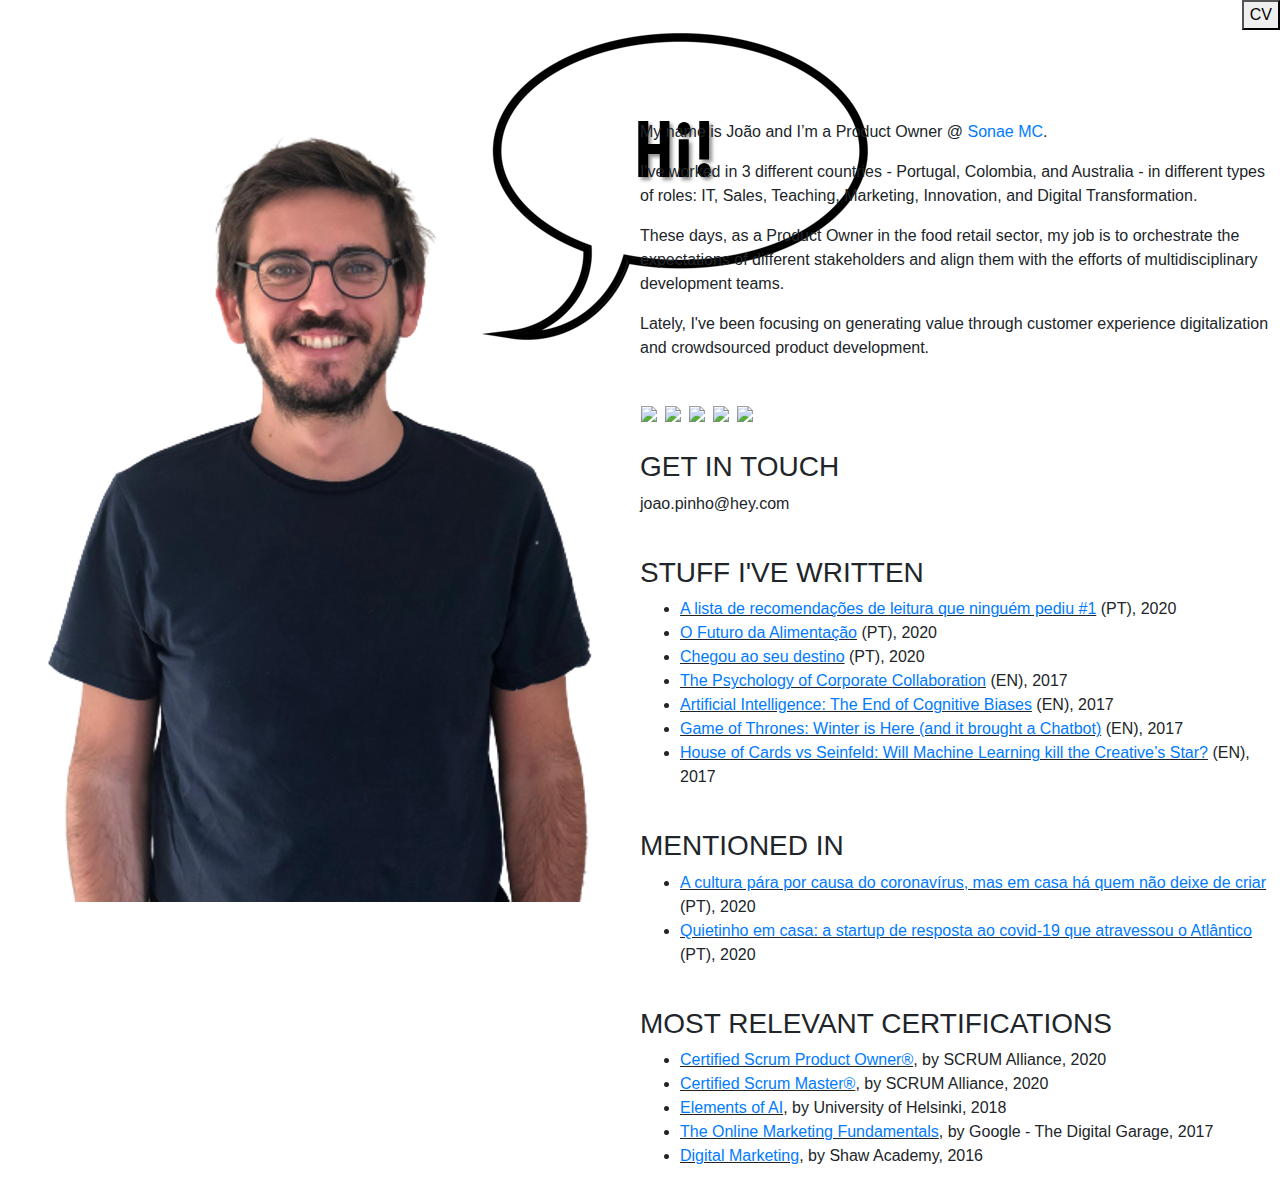
==== index.html @ 533edd58 "Update index.html" ====
<!DOCTYPE html>
<html lang="en">

<head>
    <meta name="viewport" content="width=device-width, initial-scale=1.0">
    <title>Hi, João!</title>
    <link rel="stylesheet" href="https://maxcdn.bootstrapcdn.com/bootstrap/4.0.0/css/bootstrap.min.css" integrity="sha384-Gn5384xqQ1aoWXA+058RXPxPg6fy4IWvTNh0E263XmFcJlSAwiGgFAW/dAiS6JXm" crossorigin="anonymous">
    <link rel="stylesheet" href="resources/css/index.css">
</head>

<body>
    <div class="wrap">
    <div class="row no-gutters">
        <div class="col-md-6 no-gutters">
            <!-- Lado Esquerdo -->
            <div class="leftside">
                <img src="joao pinho hi.png" class="profile">
            </div>
        </div>
        <div class="col-md-6 no-gutters">
            <!-- Lado Direito -->
            <div class="rightside">
                <a href="https://drive.google.com/file/d/1hGgbQ4WuSBRAGYrC_1Dat_aaAg5ITf6L/view?usp=sharing" target=”_blank”><button type="button" class="button" style="float: right;">CV</button></a>
                <br>
                <br>
                <br>
                <br>
                <br>
                <div class="maincontent">
                <p>My name is João and I’m a Product Owner @ <a href="https://sonaemc.com/en/" target=”_blank”>Sonae MC</a>.</p>
                <p>I've worked in 3 different countries - Portugal, Colombia, and Australia - in different types of roles: IT, Sales, Teaching, Marketing, Innovation, and Digital Transformation.</p>
                <p>These days, as a Product Owner in the food retail sector, my job is to orchestrate the expectations of different stakeholders and align them with the efforts of multidisciplinary development teams.</p>
                <p>Lately, I've been focusing on generating value through customer experience digitalization and crowdsourced product development.</p>
                <br>
                <table>
                    <tr>
                        <th><a href="https://twitter.com/pinhonomics" target=”_blank”><img src="resources/images/icon_twitter.svg" class="icon"></a></th>
                        <th></th>
                        <th></th>
                        <th></th>
                        <th><a href="https://medium.com/@jpinho" target=”_blank”><img src="resources/images/icon_medium.svg" class="icon"></a></th>
                        <th></th>
                        <th></th>
                        <th></th>
                        <th><a href="https://www.linkedin.com/in/joaogpinho/" target=”_blank”><img src="resources/images/icon_linkedin.svg" class="icon"></a></th>
                        <th></th>
                        <th></th>
                        <th></th>
                        <th><a href="https://dribbble.com/jgpinho" target=”_blank”><img src="resources/images/icon_dribbble.svg" class="icon"></a></th>
                        <th></th>
                        <th></th>
                        <th></th>
                        <th><a href="https://www.reddit.com/user/pinhonomics" target=”_blank”><img src="resources/images/icon_reddit.svg" class="icon"></a></th>
                    </tr>
                </table>
                <br>
                <h3>GET IN TOUCH</h3>
                <p class="email">joao.pinho@hey.com</p>
                <br>
                <h3>STUFF I'VE WRITTEN</h3>
                <div class="parent">
                <ul>
		            <li><u><a href="https://bit.ly/2PdzbIO" target="_blank">A lista de recomendações de leitura que ninguém pediu #1</a></u> (PT), 2020</li>
		            <li><u><a href="https://labs.continente.pt/#/news/o-futuro-da-alimentacao" target="_blank">O Futuro da Alimentação</a></u> (PT), 2020</li>
		            <li><u><a href="https://labs.continente.pt/#/news/chegou-ao-seu-destino" target="_blank">Chegou ao seu destino</a></u> (PT), 2020</li>
		            <li><u><a href="https://www.30secondstofly.com/corporate-travel-management/psychology-of-corporate-collaboration/">The Psychology of Corporate Collaboration</a></u> (EN), 2017</li>
		            <li><u><a href="https://www.30secondstofly.com/ai-software/ai-and-cognitive-biases/" target="_blank">Artificial Intelligence: The End of Cognitive Biases</a></u> (EN), 2017</li>
		            <li><u><a href="https://www.30secondstofly.com/ai-software/game-of-thrones-chatbot/" target="_blank">Game of Thrones: Winter is Here (and it brought a Chatbot)</a></u> (EN), 2017</li>
		            <li><u><a href="https://towardsdatascience.com/house-of-cards-vs-seinfeld-411c6db038" target="_blank">House of Cards vs Seinfeld: Will Machine Learning kill the Creative’s Star?</a></u> (EN), 2017</li>
                </ul>
                </div>
                <br>
                <h3>MENTIONED IN</h3>
                <div class="parent">
                <ul>
		            <li><u><a href="https://www.publico.pt/2020/03/17/culturaipsilon/noticia/cultura-causa-coronavirus-casa-ha-nao-deixe-criar-1908063" target="_blank">A cultura pára por causa do coronavírus, mas em casa há quem não deixe de criar</a></u> (PT), 2020</li>
		            <li><u><a href="https://eco.sapo.pt/2020/04/13/quietinho-em-casa-a-startup-de-resposta-ao-covid-19-que-atravessou-o-atlantico/" target="_blank">Quietinho em casa: a startup de resposta ao covid-19 que atravessou o Atlântico</a></u> (PT), 2020</li>
	            </ul>
                </div>
                <br>
                <h3>MOST RELEVANT CERTIFICATIONS</h3>
                <div class="parent">
                <ul>
		            <li><u><a href="https://certification.scrumalliance.org/accounts/1060862-joao-pinho/certifications/1206499-cspo" target="_blank">Certified Scrum Product Owner®</a></u>, by SCRUM Alliance, 2020</li>
		            <li><u><a href="https://certification.scrumalliance.org/accounts/1060862-joao-pinho/certifications/1206489-csm" target="_blank">Certified Scrum Master®</a></u>, by SCRUM Alliance, 2020</li>
		            <li><u><a href="https://certificates.mooc.fi/validate/4kolcjgt4q" target="_blank">Elements of AI</a></u>, by University of Helsinki, 2018</li>
		            <li><u><a href="https://drive.google.com/file/d/0B16rJdFO_W8oVlhVYXZPZUlDeUE/view" target="_blank">The Online Marketing Fundamentals</a></u>, by Google - The Digital Garage, 2017</li>
		            <li><u><a href="https://drive.google.com/file/d/0B16rJdFO_W8oN0RnLWpjdXJTZjA/view" target="_blank">Digital Marketing</a></u>, by Shaw Academy, 2016</li>
                </ul>
                </div>
            </div>
        </div>
    </div>
</div>
</body>

</html>
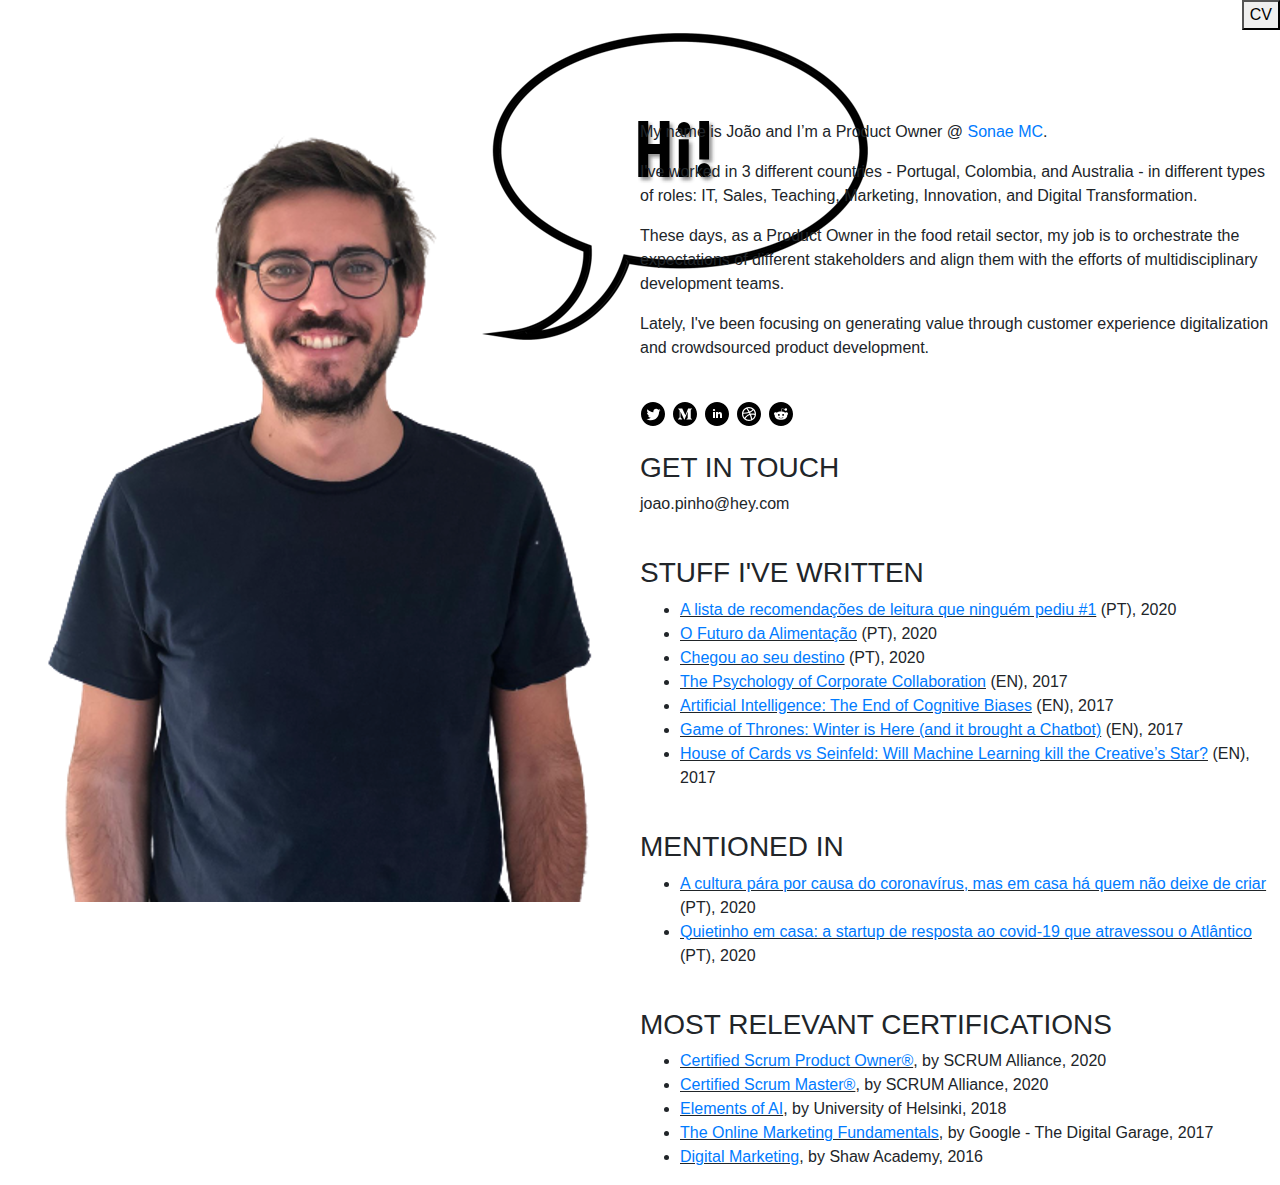
==== commit 4a6f9d78: "Update index.html" ====
--- a/index.html
+++ b/index.html
@@ -34,23 +34,23 @@
                 <br>
                 <table>
                     <tr>
-                        <th><a href="https://twitter.com/pinhonomics" target=”_blank”><img src="resources/images/icon_twitter.svg" class="icon"></a></th>
+                        <th><a href="https://twitter.com/pinhonomics" target=”_blank”><img src="icon_twitter.svg" class="icon"></a></th>
                         <th></th>
                         <th></th>
                         <th></th>
-                        <th><a href="https://medium.com/@jpinho" target=”_blank”><img src="resources/images/icon_medium.svg" class="icon"></a></th>
+                        <th><a href="https://medium.com/@jpinho" target=”_blank”><img src="icon_medium.svg" class="icon"></a></th>
                         <th></th>
                         <th></th>
                         <th></th>
-                        <th><a href="https://www.linkedin.com/in/joaogpinho/" target=”_blank”><img src="resources/images/icon_linkedin.svg" class="icon"></a></th>
+                        <th><a href="https://www.linkedin.com/in/joaogpinho/" target=”_blank”><img src="icon_linkedin.svg" class="icon"></a></th>
                         <th></th>
                         <th></th>
                         <th></th>
-                        <th><a href="https://dribbble.com/jgpinho" target=”_blank”><img src="resources/images/icon_dribbble.svg" class="icon"></a></th>
+                        <th><a href="https://dribbble.com/jgpinho" target=”_blank”><img src="icon_dribbble.svg" class="icon"></a></th>
                         <th></th>
                         <th></th>
                         <th></th>
-                        <th><a href="https://www.reddit.com/user/pinhonomics" target=”_blank”><img src="resources/images/icon_reddit.svg" class="icon"></a></th>
+                        <th><a href="https://www.reddit.com/user/pinhonomics" target=”_blank”><img src="icon_reddit.svg" class="icon"></a></th>
                     </tr>
                 </table>
                 <br>
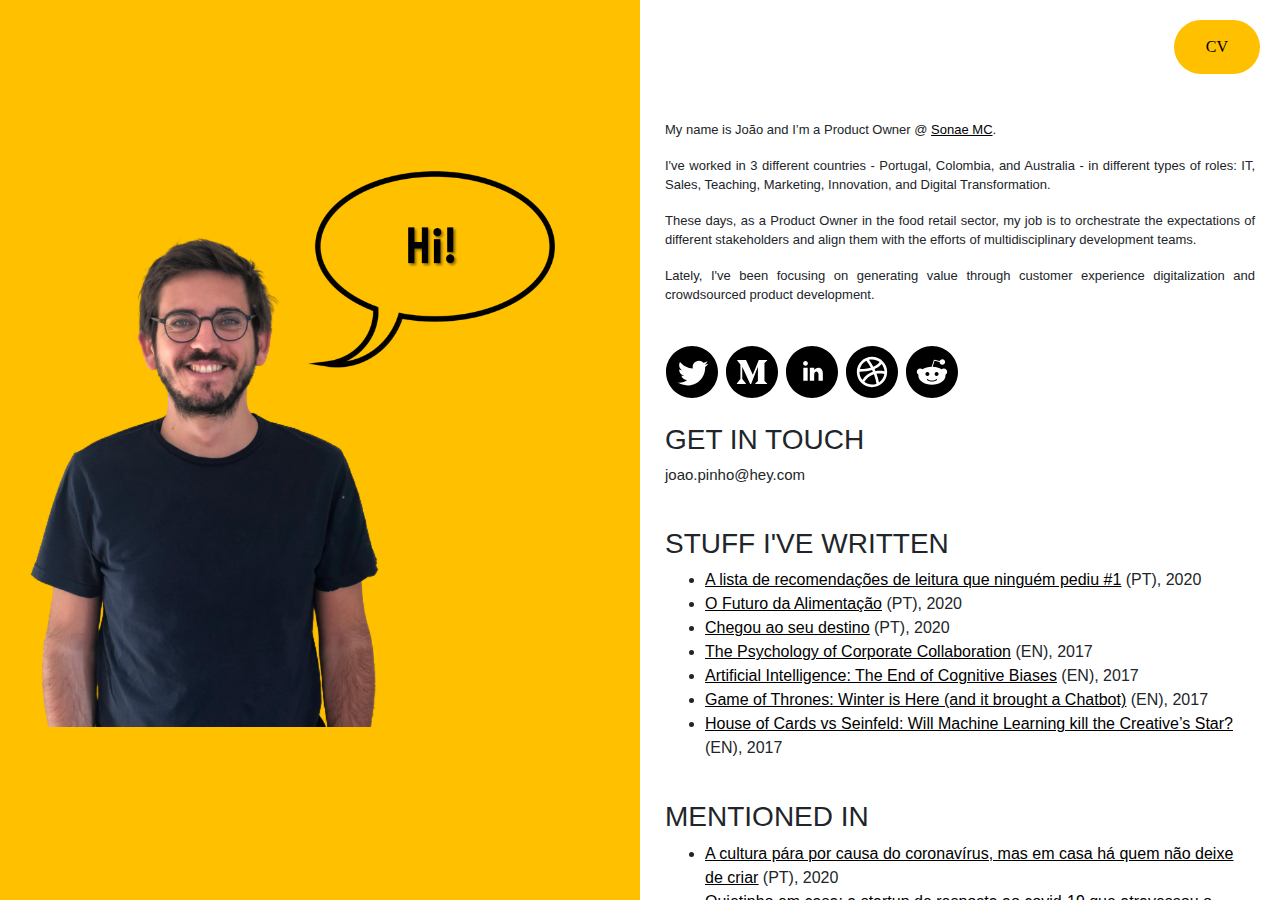
==== commit 205f5c21: "Update index.html" ====
--- a/index.html
+++ b/index.html
@@ -5,7 +5,7 @@
     <meta name="viewport" content="width=device-width, initial-scale=1.0">
     <title>Hi, João!</title>
     <link rel="stylesheet" href="https://maxcdn.bootstrapcdn.com/bootstrap/4.0.0/css/bootstrap.min.css" integrity="sha384-Gn5384xqQ1aoWXA+058RXPxPg6fy4IWvTNh0E263XmFcJlSAwiGgFAW/dAiS6JXm" crossorigin="anonymous">
-    <link rel="stylesheet" href="resources/css/index.css">
+    <link rel="stylesheet" href="index.css">
 </head>
 
 <body>
--- a/index.css
+++ b/index.css
@@ -0,0 +1,112 @@
+.leftside, .rightside{
+    height: 50vh;
+    width: 100%;
+}
+
+@media screen and (min-width:768px)
+{
+    .leftside, .rightside{
+        height: 100vh;
+    }
+    .rightside {
+        background: rgb(255, 255, 255);
+    }
+
+    .profile {
+        height: 577px;
+        width: 555px;
+    }
+}
+
+.leftside {
+    background:#ffc000;
+    flex-basis: 20%;
+}
+
+.rightside {
+    background: rgb(255, 255, 255);
+    overflow: auto;
+    flex-basis: 80%;
+    height: 100vh; 
+    overflow: auto;
+}
+
+.profile {
+    height: 577px;
+    width: 555px;
+    margin-top: 150px;
+}
+
+.button {
+    border: none;
+    color: black;
+    padding: 15px 32px;
+    text-align: center;
+    text-decoration: none;
+    display: inline-block;
+    font-size: 16px;
+    margin: 4px 2px;
+    background-color:#ffc000;
+    border-radius: 50px;
+    align-items: right;
+    margin-left:auto; 
+    margin-right:20px;
+    margin-top:20px;
+    font-family: Fira Sans;
+    font-style: normal;
+    font-weight: normal;
+}
+
+.button:hover {
+    color: black;
+    background-color: #ffdf33;
+    text-decoration: underline;
+}
+
+p {
+    text-align: justify;
+    text-justify: inter-word;
+    font-size: 13px;
+}
+
+.icon {
+    width: 52px;
+    height: 52px;
+}
+
+.maincontent {
+    margin-left: 25px;
+    margin-right: 25px;
+}
+
+a:link {
+    color: black;
+    background-color: transparent;
+    text-decoration: underline;
+}
+
+a:visited {
+    color: black;
+    background-color: transparent;
+    text-decoration: none;
+}
+
+a:hover {
+    color: black;
+    background-color: #ffdf33;
+    text-decoration: underline;
+}
+
+a:active {
+    color: black;
+    background-color: transparent;
+    text-decoration: underline;
+}
+
+.email {
+    font-size: 15px;
+}
+
+.wrap {
+    display: flex;
+  }
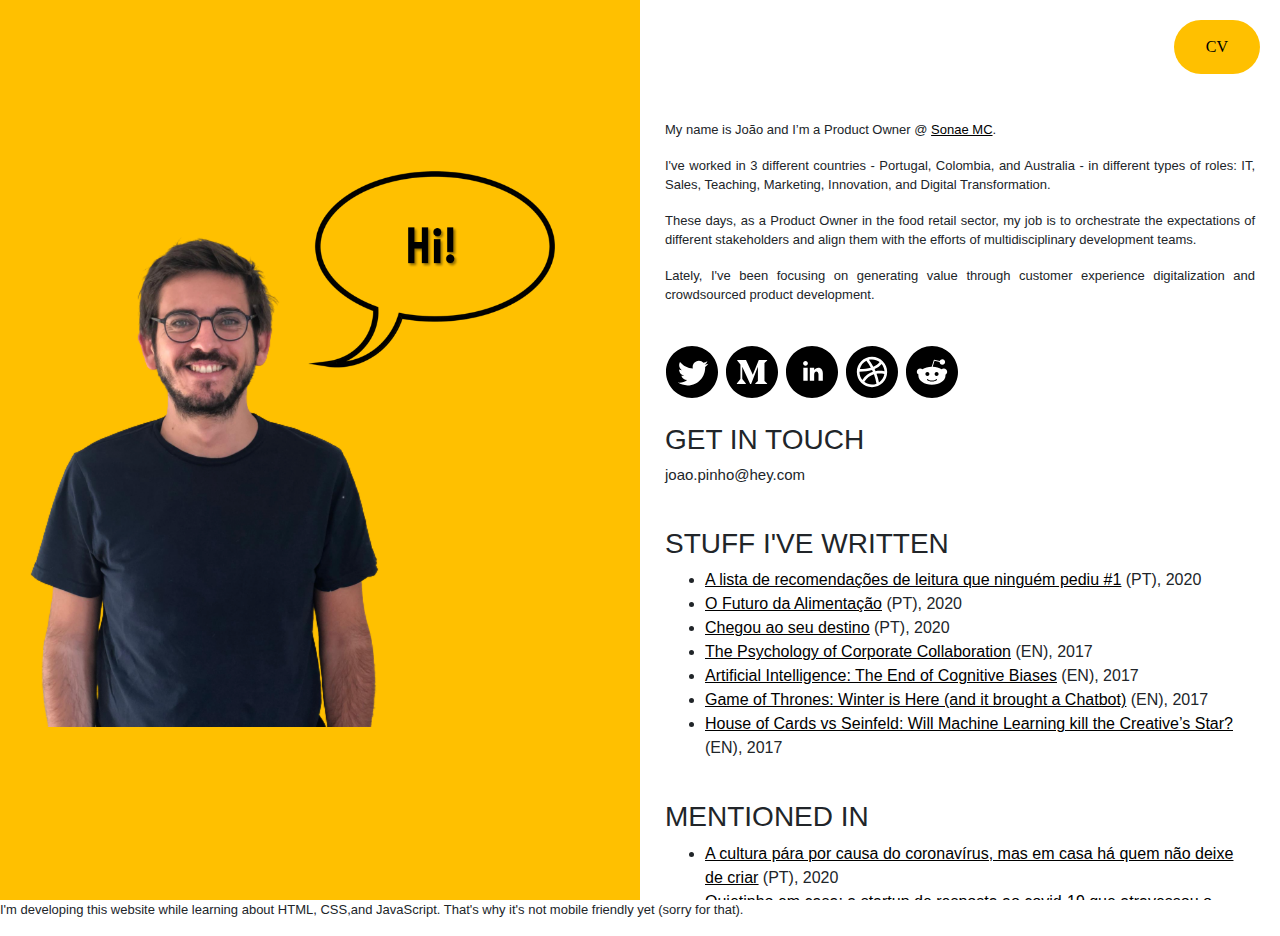
==== commit 6d400ff3: "Update index.html" ====
--- a/index.html
+++ b/index.html
@@ -91,6 +91,7 @@
             </div>
         </div>
     </div>
+	    <p>I'm developing this website while learning about HTML, CSS,and JavaScript. That's why it's not mobile friendly yet (sorry for that).</p>
 </div>
 </body>
 
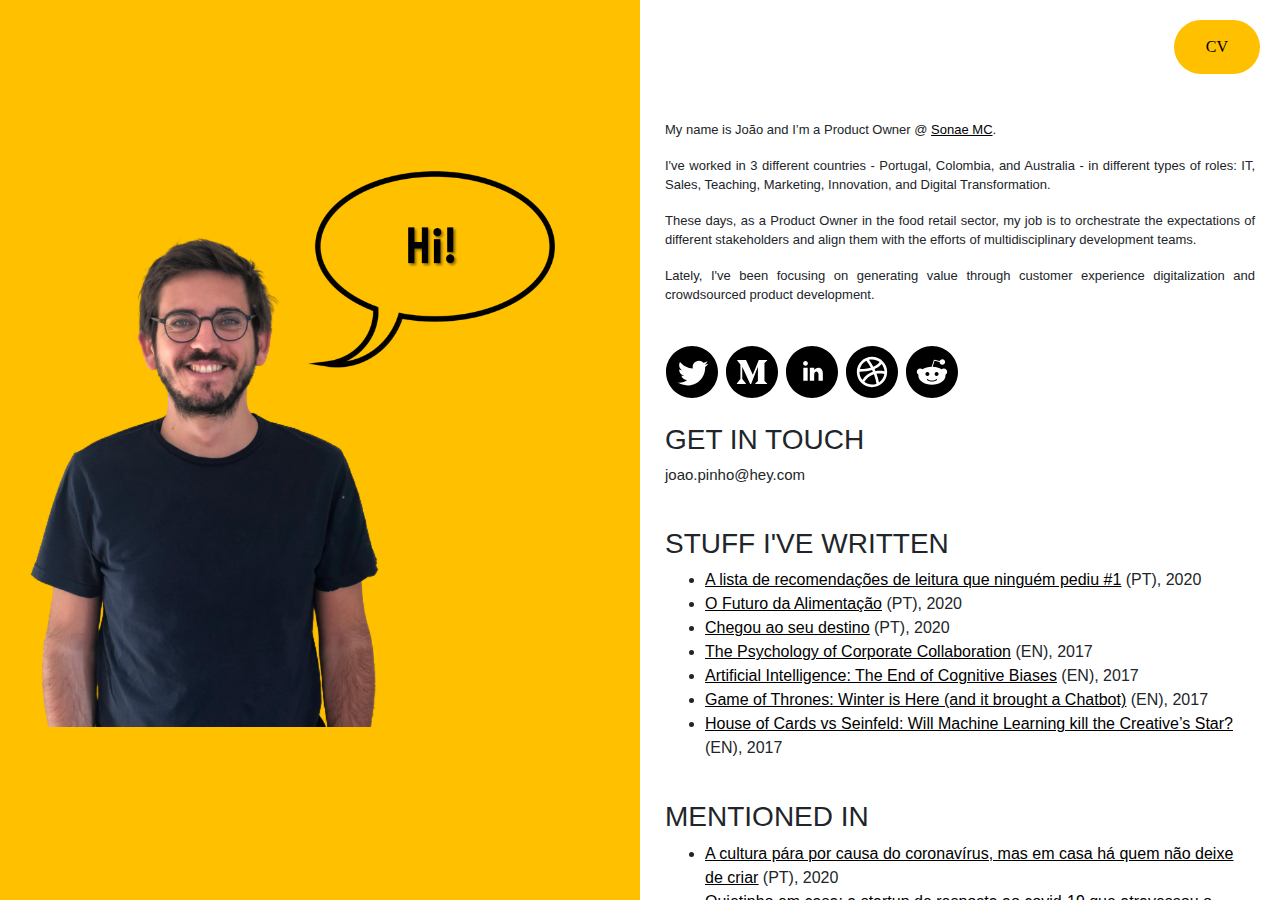
==== commit 7f52fe4b: "Update index.html" ====
--- a/index.html
+++ b/index.html
@@ -88,10 +88,10 @@
 		            <li><u><a href="https://drive.google.com/file/d/0B16rJdFO_W8oN0RnLWpjdXJTZjA/view" target="_blank">Digital Marketing</a></u>, by Shaw Academy, 2016</li>
                 </ul>
                 </div>
+			<p>I'm developing this website while learning about HTML, CSS,and JavaScript. That's why it's not mobile friendly yet (sorry for that).</p>
             </div>
         </div>
     </div>
-	    <p>I'm developing this website while learning about HTML, CSS,and JavaScript. That's why it's not mobile friendly yet (sorry for that).</p>
 </div>
 </body>
 
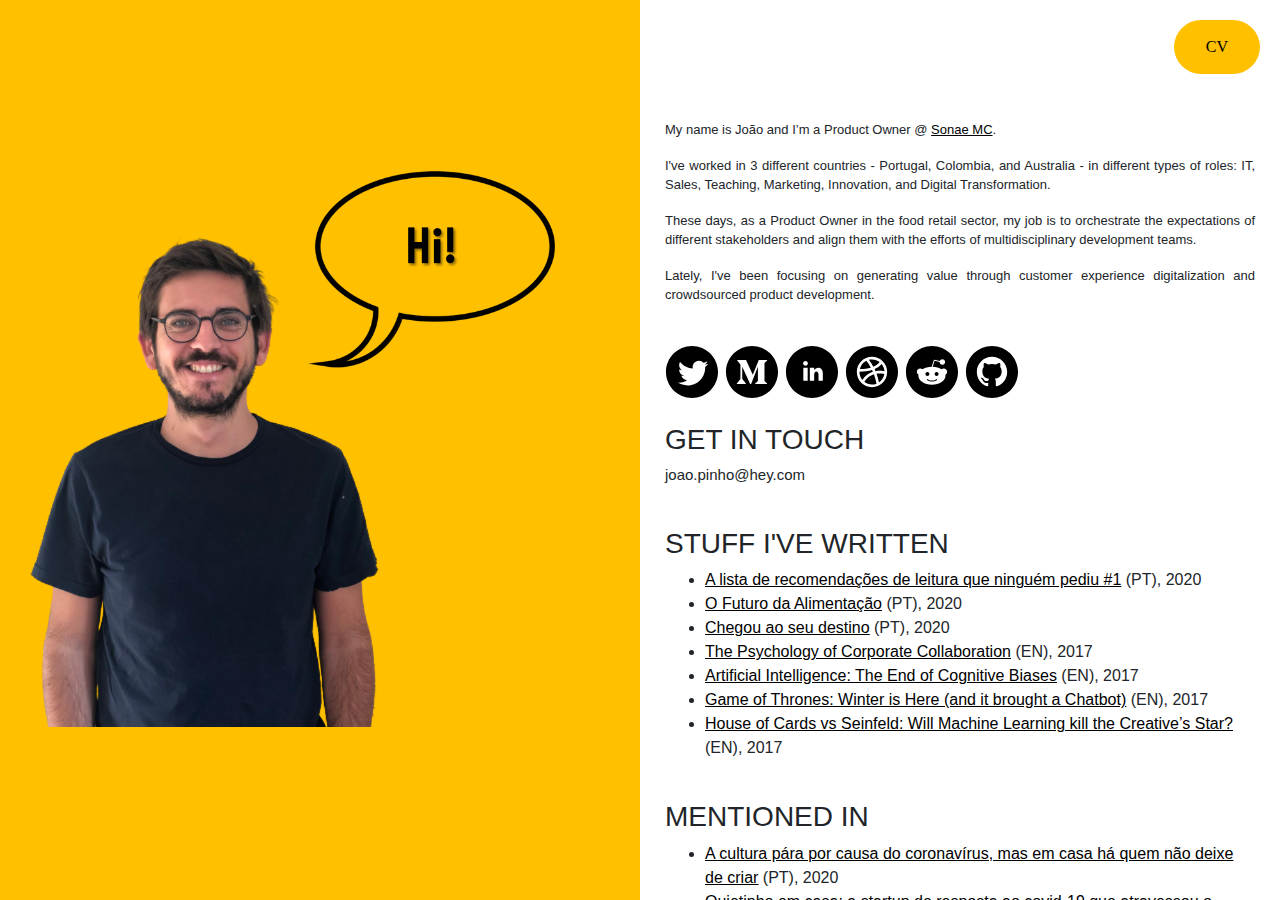
==== commit c52f6978: "Update index.html" ====
--- a/index.html
+++ b/index.html
@@ -51,6 +51,10 @@
                         <th></th>
                         <th></th>
                         <th><a href="https://www.reddit.com/user/pinhonomics" target=”_blank”><img src="icon_reddit.svg" class="icon"></a></th>
+			<th></th>
+                        <th></th>
+                        <th></th>
+                        <th><a href="https://github.com/joaopinho-bot" target=”_blank”><img src="icon_github.svg" class="icon"></a></th>    
                     </tr>
                 </table>
                 <br>
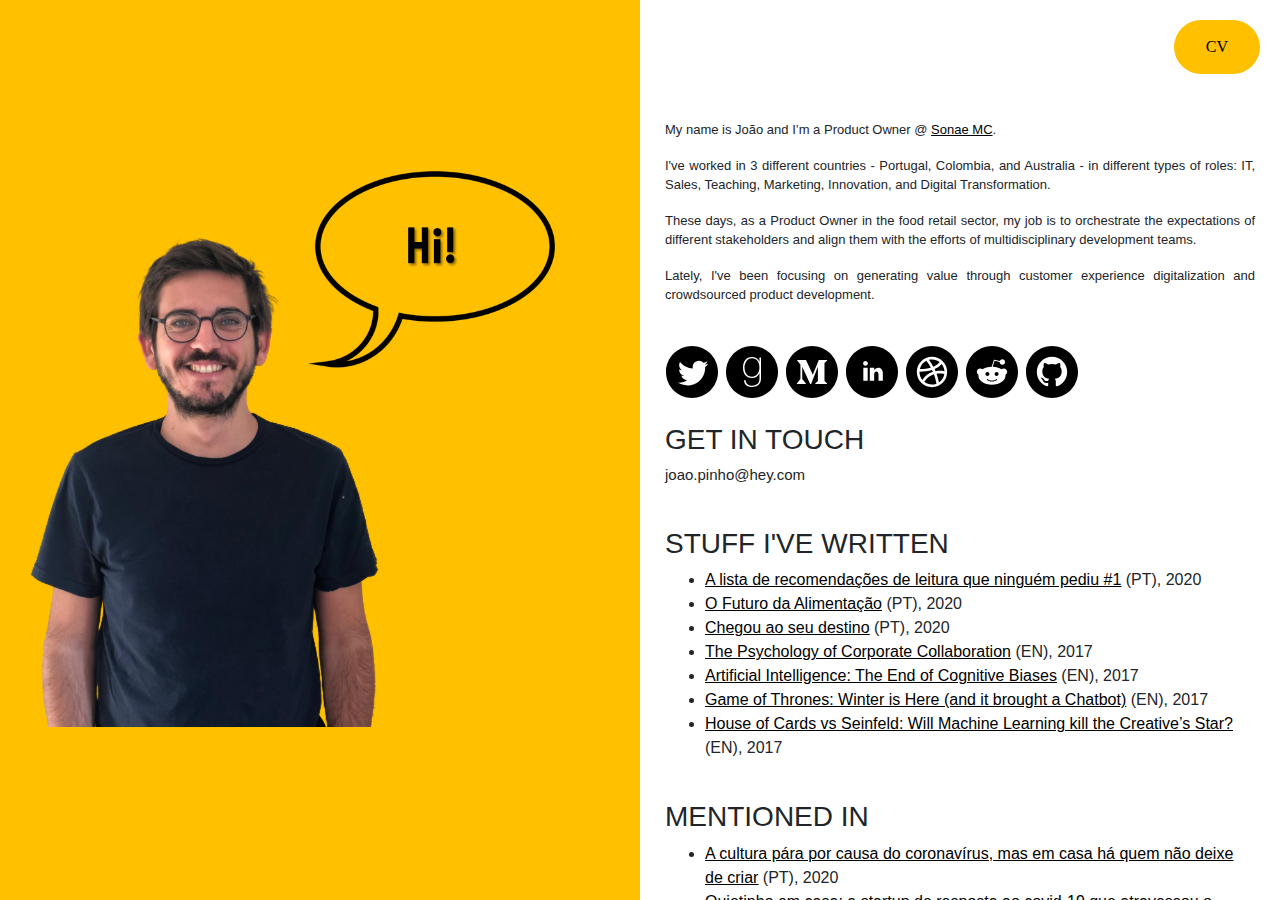
==== commit 81d16b22: "Update index.html" ====
--- a/index.html
+++ b/index.html
@@ -38,6 +38,10 @@
                         <th></th>
                         <th></th>
                         <th></th>
+			<th><a href="https://www.goodreads.com/user/show/38663777-jo-o-pinho" target=”_blank”><img src="icon_goodreads.svg" class="icon"></a></th>
+                        <th></th>
+                        <th></th>
+                        <th></th>    
                         <th><a href="https://medium.com/@jpinho" target=”_blank”><img src="icon_medium.svg" class="icon"></a></th>
                         <th></th>
                         <th></th>
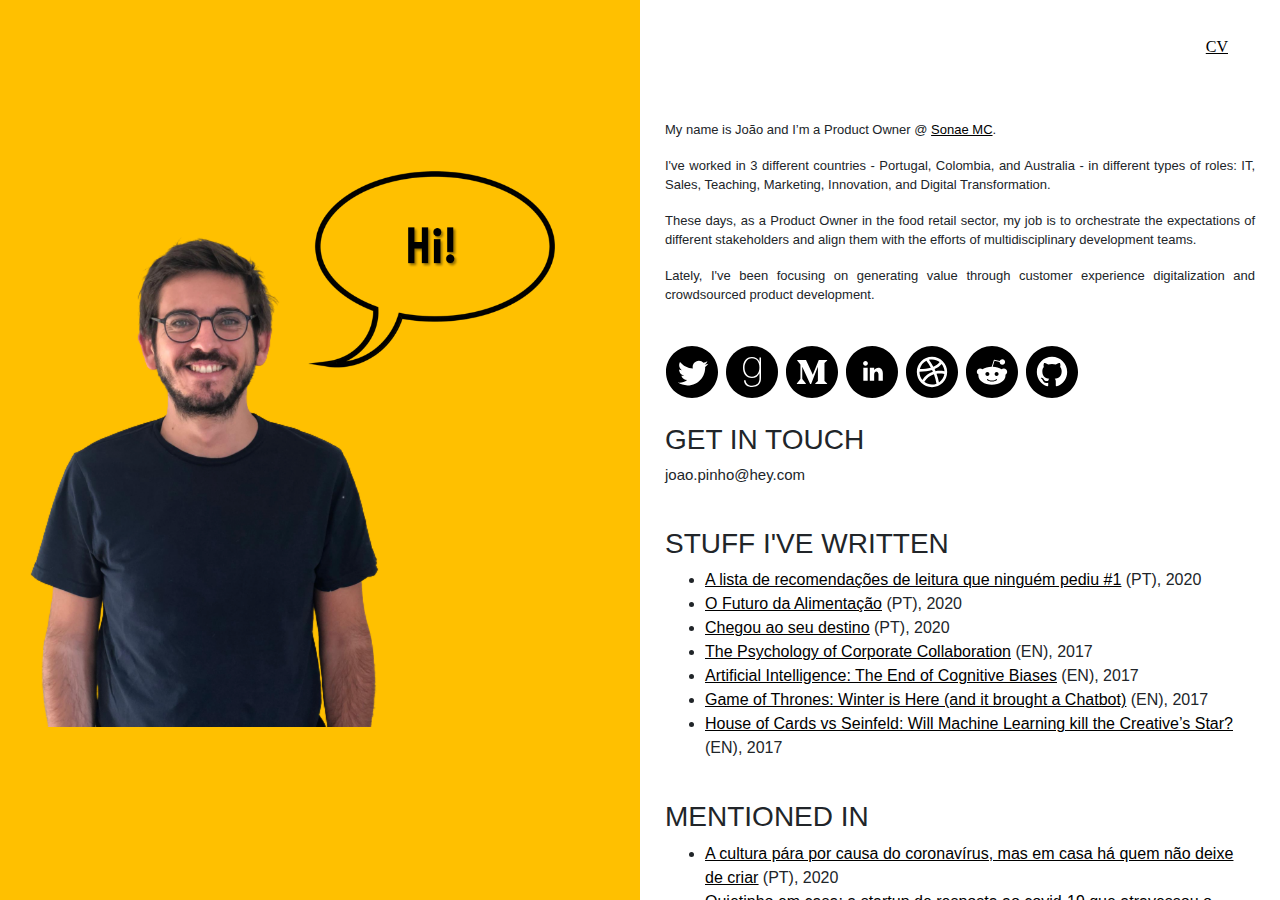
==== commit 6bf3a947: "Update index.html" ====
--- a/index.html
+++ b/index.html
@@ -20,7 +20,7 @@
         <div class="col-md-6 no-gutters">
             <!-- Lado Direito -->
             <div class="rightside">
-                <a href="https://drive.google.com/file/d/1hGgbQ4WuSBRAGYrC_1Dat_aaAg5ITf6L/view?usp=sharing" target=”_blank”><button type="button" class="button" style="float: right;">CV</button></a>
+                <a href="https://drive.google.com/file/d/1vwGQJEdrgnetgVbPCnuPtAJXUcIQxDnp/view?usp=sharing”><button type="button" class="button" style="float: right;">CV</button></a>
                 <br>
                 <br>
                 <br>
